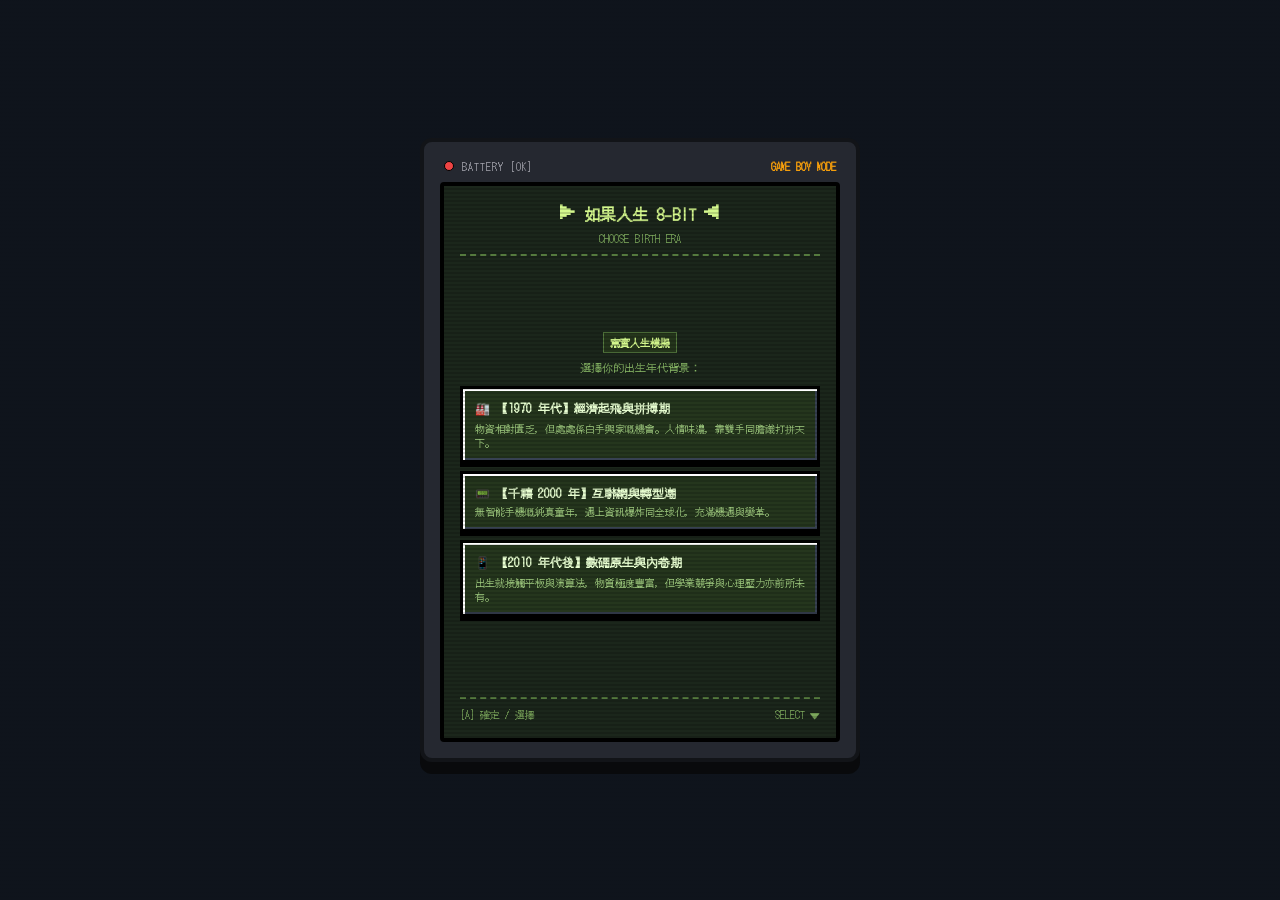
==== index.html @ 56874878 "Rename intex.html to index.html" ====
<!DOCTYPE html>
<html lang="zh-HK">
<head>
  <meta charset="UTF-8">
  <meta name="viewport" content="width=device-width, initial-scale=1.0">
  <title>如果人生：8-BIT 寫實人生模擬器</title>
  <link rel="stylesheet" href="style.css">
</head>
<body>

  <div class="gameboy-chassis">
    <!-- 頂部掌機指示燈 -->
    <div class="chassis-header">
      <div class="battery-status">
        <div class="battery-led"></div>
        <span class="battery-text">BATTERY [OK]</span>
      </div>
      <div class="mode-badge">GAME BOY MODE</div>
    </div>

    <!-- 螢幕視窗 -->
    <div class="screen-container">
      <div>
        <header class="game-header">
          <h1 class="game-title">▶ 如果人生 8-BIT ◀</h1>
          <p id="sub-header" class="sub-header">PRESS START TO PLAY</p>
        </header>

        <!-- 數值面板（由 script.js 動態填入 5 大屬性） -->
        <div id="stats-panel" class="stats-panel hidden"></div>
      </div>

      <!-- 畫面動態內容渲染區 -->
      <main id="game-canvas" class="main-canvas"></main>

      <!-- 底部指令提示 -->
      <footer class="game-footer">
        <span>[A] 確定 / 選擇</span>
        <span>SELECT ▼</span>
      </footer>
    </div>
  </div>

  <script src="./script.js"></script>
</body>
</html>
---- style.css ----
@import url('https://fonts.googleapis.com/css2?family=Press+Start+2P&family=DotGothic16&display=swap');

* {
  box-sizing: border-box;
  margin: 0;
  padding: 0;
  user-select: none;
}

body {
  font-family: 'DotGothic16', 'Press Start 2P', monospace;
  background-color: #0f141c;
  background-image: 
    linear-gradient(rgba(15, 20, 28, 0.95), rgba(15, 20, 28, 0.95)),
    repeating-linear-gradient(0deg, transparent, transparent 2px, rgba(0, 0, 0, 0.3) 2px, rgba(0, 0, 0, 0.3) 4px);
  color: #f1f5f9;
  min-height: 100vh;
  display: flex;
  align-items: center;
  justify-content: center;
  padding: 16px;
}

/* 掌機主外殼 */
.gameboy-chassis {
  position: relative;
  width: 100%;
  max-width: 440px;
  background: #252830;
  padding: 16px;
  border-radius: 12px;
  border: 4px solid #121418;
  box-shadow: 0 12px 0 0 #090a0c;
}

/* 掌機頂部裝飾指示燈 */
.chassis-header {
  display: flex;
  align-items: center;
  justify-content: space-between;
  padding: 0 4px 8px 4px;
}

.battery-status {
  display: flex;
  align-items: center;
  gap: 8px;
}

.battery-led {
  width: 10px;
  height: 10px;
  border-radius: 50%;
  background-color: #ef4444;
  border: 1px solid #000;
  animation: pulseLed 1.5s infinite;
}

.battery-text {
  font-size: 10px;
  color: #a1a1aa;
  letter-spacing: 1px;
}

.mode-badge {
  font-size: 11px;
  color: #f59e0b;
  font-weight: bold;
}

/* 內部 CRT 螢幕容器 */
.screen-container {
  position: relative;
  background-color: #1b261b;
  border: 4px solid #000;
  padding: 16px;
  border-radius: 4px;
  min-height: 560px;
  display: flex;
  flex-direction: column;
  justify-content: space-between;
  color: #a3d977;
  overflow: hidden;
}

/* 螢幕 CRT 掃描線光柵效果 */
.screen-container::before {
  content: " ";
  display: block;
  position: absolute;
  top: 0; left: 0; bottom: 0; right: 0;
  background: linear-gradient(rgba(18, 16, 16, 0) 50%, rgba(0, 0, 0, 0.25) 50%);
  background-size: 100% 4px;
  z-index: 40;
  pointer-events: none;
  opacity: 0.6;
}

/* 遊戲抬頭標題區 */
.game-header {
  border-bottom: 2px dashed #557a3e;
  padding-bottom: 8px;
  margin-bottom: 12px;
  text-align: center;
}

.game-title {
  font-size: 16px;
  font-weight: bold;
  color: #d4f88d;
}

.sub-header {
  font-size: 11px;
  color: #7ca85c;
  margin-top: 4px;
}

/* 像素數值面板 */
.stats-panel {
  display: grid;
  grid-template-columns: repeat(2, 1fr);
  gap: 8px;
  background-color: #131d13;
  padding: 8px;
  border: 2px solid #3d592b;
  margin-bottom: 12px;
  font-size: 12px;
}

.stat-box {
  display: flex;
  justify-content: space-between;
  align-items: center;
  background-color: #1e2e1e;
  padding: 4px 8px;
  border: 1px solid #3d592b;
}

.stat-physique { color: #f87171; }
.stat-intellect { color: #67e8f9; }
.stat-charm { color: #fcd34d; }
.stat-happiness { color: #6ee7b7; }
.stat-val { font-weight: bold; color: #fff; }

/* 主內容展示區 */
.main-canvas {
  flex: 1;
  display: flex;
  flex-direction: column;
  justify-content: space-between;
}

/* 像素立體按鈕 */
.pixel-btn {
  position: relative;
  display: block;
  width: 100%;
  text-align: left;
  border: 3px solid #000;
  box-shadow: 
    inset 2px 2px 0px #fff,
    inset -2px -2px 0px #374151,
    0 4px 0 0 #000;
  background-color: #25361d;
  color: #e8ffd1;
  padding: 10px 12px;
  font-size: 12px;
  font-family: inherit;
  font-weight: bold;
  cursor: pointer;
  margin-bottom: 8px;
  transition: transform 0.05s ease, background-color 0.1s;
}

.pixel-btn:hover {
  background-color: #3e592f;
}

.pixel-btn:active {
  transform: translateY(4px);
  box-shadow: 
    inset 2px 2px 0px #374151,
    inset -2px -2px 0px #fff,
    0 0 0 0 #000;
}

/* 卡片與文字描述框 */
.dialog-box {
  background-color: #121c12;
  border: 2px solid #3d592b;
  padding: 10px;
  font-size: 12px;
  color: #b5e68d;
  line-height: 1.6;
  margin: 6px 0 10px 0;
}

.tag-badge {
  display: inline-block;
  background-color: #24351b;
  border: 1px solid #557a3e;
  color: #d4f88d;
  font-size: 10px;
  padding: 2px 6px;
  font-weight: bold;
}

.log-scroll-area {
  max-height: 110px;
  overflow-y: auto;
  font-size: 11px;
  color: #9fcb7f;
  background: #121c12;
  padding: 8px;
  border: 1px solid #3d592b;
  margin-top: 8px;
}

.log-item {
  border-left: 2px solid #557a3e;
  padding-left: 6px;
  margin-bottom: 4px;
}

/* 底部操作提示 */
.game-footer {
  border-top: 2px dashed #557a3e;
  padding-top: 8px;
  margin-top: 12px;
  display: flex;
  justify-content: space-between;
  font-size: 10px;
  color: #7ca85c;
}

.hidden {
  display: none !important;
}

@keyframes pulseLed {
  0%, 100% { opacity: 1; }
  50% { opacity: 0.4; }
}
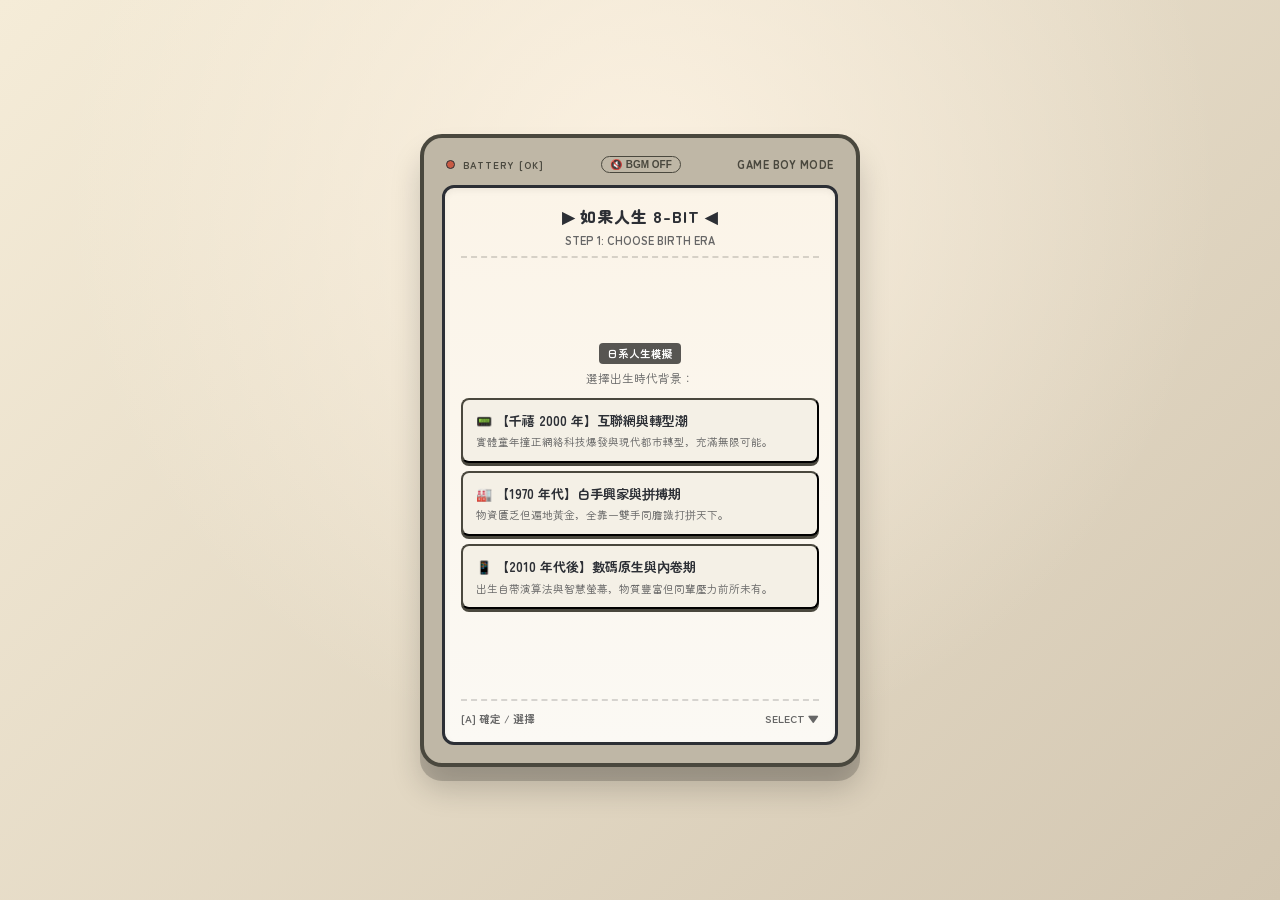
==== commit 4441e0fe: "Update index.html" ====
--- a/index.html
+++ b/index.html
@@ -3,18 +3,25 @@
 <head>
   <meta charset="UTF-8">
   <meta name="viewport" content="width=device-width, initial-scale=1.0">
-  <title>如果人生：8-BIT 寫實人生模擬器</title>
+  <title>如果人生：日系氛圍模擬器</title>
   <link rel="stylesheet" href="style.css">
 </head>
 <body>
 
   <div class="gameboy-chassis">
-    <!-- 頂部掌機指示燈 -->
+    <!-- 機身頂部飾條與音樂開關 -->
     <div class="chassis-header">
       <div class="battery-status">
         <div class="battery-led"></div>
         <span class="battery-text">BATTERY [OK]</span>
       </div>
+
+      <!-- 音樂開關按鈕 -->
+      <button id="bgm-toggle" style="background: none; border: 1.5px solid #4a483e; border-radius: 12px; padding: 2px 8px; font-size: 10px; font-weight: bold; color: #4a483e; cursor: pointer; display: flex; align-items: center; gap: 4px;">
+        <span id="bgm-icon">🔇</span>
+        <span id="bgm-text">BGM OFF</span>
+      </button>
+
       <div class="mode-badge">GAME BOY MODE</div>
     </div>
 
@@ -26,11 +33,11 @@
           <p id="sub-header" class="sub-header">PRESS START TO PLAY</p>
         </header>
 
-        <!-- 數值面板（由 script.js 動態填入 5 大屬性） -->
+        <!-- 數值面板 -->
         <div id="stats-panel" class="stats-panel hidden"></div>
       </div>
 
-      <!-- 畫面動態內容渲染區 -->
+      <!-- 畫面動態內容 -->
       <main id="game-canvas" class="main-canvas"></main>
 
       <!-- 底部指令提示 -->
--- a/style.css
+++ b/style.css
@@ -1,244 +1,407 @@
-@import url('https://fonts.googleapis.com/css2?family=Press+Start+2P&family=DotGothic16&display=swap');
+@import url('https://fonts.googleapis.com/css2?family=Zen+Maru+Gothic:wght@500;700;900&family=DotGothic16&display=swap');
 
 * {
   box-sizing: border-box;
   margin: 0;
   padding: 0;
   user-select: none;
-}
-
+  -webkit-font-smoothing: antialiased;
+}
+
+/* 最外層環境背景 */
 body {
-  font-family: 'DotGothic16', 'Press Start 2P', monospace;
-  background-color: #0f141c;
-  background-image: 
-    linear-gradient(rgba(15, 20, 28, 0.95), rgba(15, 20, 28, 0.95)),
-    repeating-linear-gradient(0deg, transparent, transparent 2px, rgba(0, 0, 0, 0.3) 2px, rgba(0, 0, 0, 0.3) 4px);
-  color: #f1f5f9;
+  font-family: 'Zen Maru Gothic', 'DotGothic16', sans-serif;
+  color: #2c2f35;
   min-height: 100vh;
   display: flex;
   align-items: center;
   justify-content: center;
   padding: 16px;
-}
-
-/* 掌機主外殼 */
+  overflow-x: hidden;
+  transition: background 1.2s ease-in-out;
+}
+
+/* 四季背景 */
+body.bg-spring {
+  background-color: #f7ecef;
+  background-image: radial-gradient(circle at 50% 20%, rgba(255, 230, 235, 0.8), transparent 60%), linear-gradient(135deg, #fff0f3 0%, #f3e1e6 100%);
+}
+body.bg-summer {
+  background-color: #e5efe9;
+  background-image: radial-gradient(circle at 50% 20%, rgba(230, 248, 238, 0.8), transparent 60%), linear-gradient(135deg, #eef7f2 0%, #d8eae0 100%);
+}
+body.bg-autumn {
+  background-color: #ded6c5;
+  background-image: radial-gradient(circle at 50% 20%, rgba(255, 245, 230, 0.8), transparent 60%), linear-gradient(135deg, #f5ecd8 0%, #d3c7b2 100%);
+}
+body.bg-winter {
+  background-color: #d6dde5;
+  background-image: radial-gradient(circle at 50% 20%, rgba(240, 246, 255, 0.8), transparent 60%), linear-gradient(135deg, #e5edf5 0%, #c4d0dc 100%);
+}
+
+/* 遊戲機本體 */
 .gameboy-chassis {
   position: relative;
   width: 100%;
   max-width: 440px;
-  background: #252830;
+  padding: 18px;
+  border-radius: 22px;
+  box-shadow: 0 14px 0 0 rgba(0, 0, 0, 0.18), 0 22px 30px rgba(0, 0, 0, 0.18);
+  transition: all 1.2s ease-in-out;
+}
+
+.chassis-spring { background: #f2e4e6; border: 4px solid #9c6c74; }
+.chassis-spring .pixel-btn { background: #fff9fa; border-color: #9c6c74; box-shadow: 0 3px 0 0 #9c6c74; }
+.chassis-summer { background: #d6e2d8; border: 4px solid #4a6850; }
+.chassis-summer .pixel-btn { background: #f4faf6; border-color: #4a6850; box-shadow: 0 3px 0 0 #4a6850; }
+.chassis-autumn { background: #bfb7a6; border: 4px solid #4a483e; }
+.chassis-autumn .pixel-btn { background: #f4f0e6; border-color: #4a483e; box-shadow: 0 3px 0 0 #4a483e; }
+.chassis-winter { background: #bcc8d4; border: 4px solid #465563; }
+.chassis-winter .pixel-btn { background: #f2f7fa; border-color: #465563; box-shadow: 0 3px 0 0 #465563; }
+
+.chassis-header {
+  display: flex;
+  align-items: center;
+  justify-content: space-between;
+  padding: 0 4px 12px 4px;
+}
+
+.battery-status { display: flex; align-items: center; gap: 8px; }
+.battery-led { width: 9px; height: 9px; border-radius: 50%; background-color: #c85a44; border: 1.5px solid currentColor; }
+.battery-text { font-size: 10px; color: #4a483e; font-weight: 700; letter-spacing: 1px; }
+.mode-badge { font-size: 11px; color: #4a483e; font-weight: 900; letter-spacing: 0.5px; }
+
+/* 液晶螢幕 */
+.screen-container {
+  position: relative;
+  background: #fbf9f4;
+  border: 3px solid currentColor;
   padding: 16px;
   border-radius: 12px;
-  border: 4px solid #121418;
-  box-shadow: 0 12px 0 0 #090a0c;
-}
-
-/* 掌機頂部裝飾指示燈 */
-.chassis-header {
-  display: flex;
-  align-items: center;
-  justify-content: space-between;
-  padding: 0 4px 8px 4px;
-}
-
-.battery-status {
-  display: flex;
-  align-items: center;
-  gap: 8px;
-}
-
-.battery-led {
-  width: 10px;
-  height: 10px;
-  border-radius: 50%;
-  background-color: #ef4444;
-  border: 1px solid #000;
-  animation: pulseLed 1.5s infinite;
-}
-
-.battery-text {
-  font-size: 10px;
-  color: #a1a1aa;
-  letter-spacing: 1px;
-}
-
-.mode-badge {
-  font-size: 11px;
-  color: #f59e0b;
-  font-weight: bold;
-}
-
-/* 內部 CRT 螢幕容器 */
-.screen-container {
-  position: relative;
-  background-color: #1b261b;
-  border: 4px solid #000;
-  padding: 16px;
-  border-radius: 4px;
   min-height: 560px;
   display: flex;
   flex-direction: column;
   justify-content: space-between;
-  color: #a3d977;
-  overflow: hidden;
-}
-
-/* 螢幕 CRT 掃描線光柵效果 */
-.screen-container::before {
-  content: " ";
-  display: block;
-  position: absolute;
-  top: 0; left: 0; bottom: 0; right: 0;
-  background: linear-gradient(rgba(18, 16, 16, 0) 50%, rgba(0, 0, 0, 0.25) 50%);
-  background-size: 100% 4px;
-  z-index: 40;
-  pointer-events: none;
-  opacity: 0.6;
-}
-
-/* 遊戲抬頭標題區 */
+  box-shadow: inset 0 3px 6px rgba(0, 0, 0, 0.05);
+  transition: all 1s ease-in-out;
+}
+
+.screen-spring { background: linear-gradient(180deg, #fff3f5 0%, #fbf9f4 100%); }
+.screen-summer { background: linear-gradient(180deg, #eff9f3 0%, #fbf9f4 100%); }
+.screen-autumn { background: linear-gradient(180deg, #fbf4e8 0%, #fbf9f4 100%); }
+.screen-winter { background: linear-gradient(180deg, #edf5fc 0%, #fbf9f4 100%); }
+
 .game-header {
-  border-bottom: 2px dashed #557a3e;
+  border-bottom: 2px dashed rgba(0, 0, 0, 0.15);
   padding-bottom: 8px;
   margin-bottom: 12px;
   text-align: center;
 }
 
-.game-title {
-  font-size: 16px;
-  font-weight: bold;
-  color: #d4f88d;
-}
-
-.sub-header {
-  font-size: 11px;
-  color: #7ca85c;
-  margin-top: 4px;
-}
-
-/* 像素數值面板 */
+.game-title { font-size: 16px; font-weight: 900; letter-spacing: 1px; }
+.sub-header { font-size: 11px; color: #666; margin-top: 4px; font-weight: 700; }
+
 .stats-panel {
   display: grid;
   grid-template-columns: repeat(2, 1fr);
   gap: 8px;
-  background-color: #131d13;
-  padding: 8px;
-  border: 2px solid #3d592b;
+  background: rgba(0, 0, 0, 0.04);
+  padding: 10px;
+  border-radius: 8px;
+  border: 1.5px solid rgba(0, 0, 0, 0.1);
   margin-bottom: 12px;
-  font-size: 12px;
 }
 
 .stat-box {
   display: flex;
   justify-content: space-between;
   align-items: center;
-  background-color: #1e2e1e;
-  padding: 4px 8px;
-  border: 1px solid #3d592b;
-}
-
-.stat-physique { color: #f87171; }
-.stat-intellect { color: #67e8f9; }
-.stat-charm { color: #fcd34d; }
-.stat-happiness { color: #6ee7b7; }
-.stat-val { font-weight: bold; color: #fff; }
-
-/* 主內容展示區 */
-.main-canvas {
-  flex: 1;
-  display: flex;
-  flex-direction: column;
-  justify-content: space-between;
-}
-
-/* 像素立體按鈕 */
+  background: #ffffff;
+  padding: 6px 10px;
+  border-radius: 6px;
+  border: 1px solid rgba(0, 0, 0, 0.08);
+  font-size: 12px;
+  font-weight: 700;
+}
+
+.stat-physique { color: #c4573f; }
+.stat-intellect { color: #3c7287; }
+.stat-charm { color: #a45a75; }
+.stat-happiness { color: #4e805a; }
+.stat-val { font-weight: 900; color: #2c2f35; }
+
+.tag-badge {
+  display: inline-block;
+  background: rgba(0, 0, 0, 0.65);
+  color: #ffffff;
+  font-size: 10.5px;
+  font-weight: 700;
+  padding: 3px 8px;
+  border-radius: 4px;
+}
+
+.dialog-box {
+  background: #ffffff;
+  border: 2px solid rgba(0, 0, 0, 0.15);
+  border-radius: 8px;
+  padding: 12px 14px;
+  font-size: 13.5px;
+  color: #2c2f35;
+  line-height: 1.7;
+  margin: 8px 0 12px 0;
+  box-shadow: 0 2px 5px rgba(0, 0, 0, 0.03);
+}
+
 .pixel-btn {
   position: relative;
   display: block;
   width: 100%;
   text-align: left;
-  border: 3px solid #000;
-  box-shadow: 
-    inset 2px 2px 0px #fff,
-    inset -2px -2px 0px #374151,
-    0 4px 0 0 #000;
-  background-color: #25361d;
-  color: #e8ffd1;
-  padding: 10px 12px;
-  font-size: 12px;
+  border-radius: 8px;
+  color: #2c2f35;
+  padding: 11px 13px;
+  font-size: 12.5px;
   font-family: inherit;
-  font-weight: bold;
+  font-weight: 700;
   cursor: pointer;
   margin-bottom: 8px;
-  transition: transform 0.05s ease, background-color 0.1s;
-}
-
-.pixel-btn:hover {
-  background-color: #3e592f;
-}
-
-.pixel-btn:active {
-  transform: translateY(4px);
-  box-shadow: 
-    inset 2px 2px 0px #374151,
-    inset -2px -2px 0px #fff,
-    0 0 0 0 #000;
-}
-
-/* 卡片與文字描述框 */
-.dialog-box {
-  background-color: #121c12;
-  border: 2px solid #3d592b;
+  transition: all 0.08s ease;
+  line-height: 1.5;
+}
+
+.pixel-btn:active { transform: translateY(3px); box-shadow: 0 0 0 0 !important; }
+
+.log-scroll-area {
+  max-height: 130px;
+  overflow-y: auto;
+  font-size: 12px;
+  color: #555;
+  background: rgba(255, 255, 255, 0.7);
   padding: 10px;
+  border-radius: 6px;
+  border: 1px solid rgba(0, 0, 0, 0.1);
+  margin-top: 10px;
+  line-height: 1.6;
+}
+
+.log-item { border-left: 3px solid rgba(0, 0, 0, 0.3); padding-left: 8px; margin-bottom: 5px; }
+.game-footer {
+  border-top: 2px dashed rgba(0, 0, 0, 0.15);
+  padding-top: 10px;
+  margin-top: 12px;
+  display: flex;
+  justify-content: space-between;
+  font-size: 10.5px;
+  font-weight: 700;
+  color: #666;
+}
+
+.locked-opt-compact {
+  font-size: 11px;
+  color: #a09a8e;
+  border: 1px dashed #cfc7b4 !important;
+  background: rgba(0, 0, 0, 0.02) !important;
+  padding: 6px 10px !important;
+  margin-bottom: 6px !important;
+  cursor: not-allowed !important;
+  opacity: 0.7;
+}
+
+.hidden { display: none !important; }
+
+/* ==========================================================
+   ✨ 全螢幕爆裂抽卡沈浸特效 (FULLSCREEN GACHA OVERLAY) ✨
+========================================================== */
+.gacha-screen-overlay {
+  position: fixed;
+  top: 0;
+  left: 0;
+  width: 100vw;
+  height: 100vh;
+  background: rgba(15, 12, 24, 0.94);
+  backdrop-filter: blur(14px);
+  z-index: 999999;
+  display: flex;
+  flex-direction: column;
+  align-items: center;
+  justify-content: center;
+  padding: 20px;
+  animation: overlayDimIn 0.5s ease forwards;
+}
+
+.gacha-title-banner {
+  text-align: center;
+  margin-bottom: 24px;
+  animation: bannerSlideDown 0.6s 0.2s cubic-bezier(0.18, 0.89, 0.32, 1.28) both;
+}
+
+.gacha-title-banner h2 {
+  font-size: 20px;
+  color: #f7e6c4;
+  letter-spacing: 2px;
+  text-shadow: 0 0 16px rgba(247, 230, 196, 0.6);
+  margin-bottom: 6px;
+}
+
+.gacha-title-banner p {
   font-size: 12px;
-  color: #b5e68d;
-  line-height: 1.6;
-  margin: 6px 0 10px 0;
-}
-
-.tag-badge {
-  display: inline-block;
-  background-color: #24351b;
-  border: 1px solid #557a3e;
-  color: #d4f88d;
+  color: #a89f91;
+  letter-spacing: 1px;
+}
+
+/* 5 張全屏卡牌陳列區 */
+.gacha-cards-stage {
+  display: flex;
+  flex-wrap: wrap;
+  justify-content: center;
+  align-items: center;
+  gap: 16px;
+  max-width: 900px;
+  width: 100%;
+  perspective: 1200px;
+}
+
+/* 單張全屏命運卡牌 */
+.gacha-card-item {
+  position: relative;
+  width: 155px;
+  height: 230px;
+  border-radius: 14px;
+  cursor: pointer;
+  transform-style: preserve-3d;
+  transition: transform 0.4s cubic-bezier(0.175, 0.885, 0.32, 1.275), box-shadow 0.3s ease;
+  animation: cardBurstOut 0.7s cubic-bezier(0.175, 0.885, 0.32, 1.275) both;
+}
+
+/* 5 張卡逐張爆出延遲 */
+.gacha-card-item:nth-child(1) { animation-delay: 0.15s; }
+.gacha-card-item:nth-child(2) { animation-delay: 0.25s; }
+.gacha-card-item:nth-child(3) { animation-delay: 0.35s; }
+.gacha-card-item:nth-child(4) { animation-delay: 0.45s; }
+.gacha-card-item:nth-child(5) { animation-delay: 0.55s; }
+
+.gacha-card-inner {
+  position: absolute;
+  width: 100%;
+  height: 100%;
+  border-radius: 14px;
+  background: #252230;
+  border: 2px solid #544b68;
+  padding: 14px 12px;
+  display: flex;
+  flex-direction: column;
+  justify-content: space-between;
+  box-shadow: 0 10px 25px rgba(0, 0, 0, 0.5);
+  transition: all 0.3s ease;
+}
+
+.gacha-card-item:hover {
+  transform: translateY(-8px) scale(1.04);
+}
+
+.gacha-card-item:hover .gacha-card-inner {
+  border-color: #ffd166;
+  box-shadow: 0 0 20px rgba(255, 209, 102, 0.4);
+}
+
+/* 選中狀態：發出華麗金光 */
+.gacha-card-item.selected {
+  transform: translateY(-12px) scale(1.08);
+}
+
+.gacha-card-item.selected .gacha-card-inner {
+  background: #342838;
+  border: 2.5px solid #ff758f;
+  box-shadow: 0 0 25px rgba(255, 117, 143, 0.7), 0 0 50px rgba(255, 117, 143, 0.3);
+}
+
+.gacha-card-icon {
+  font-size: 34px;
+  text-align: center;
+  margin-top: 8px;
+  filter: drop-shadow(0 2px 8px rgba(0, 0, 0, 0.4));
+}
+
+.gacha-card-name {
+  font-size: 14px;
+  font-weight: 900;
+  color: #fff;
+  text-align: center;
+  letter-spacing: 1px;
+}
+
+.gacha-card-desc {
+  font-size: 10.5px;
+  color: #c9c3b8;
+  line-height: 1.45;
+  text-align: center;
+}
+
+.gacha-card-status {
   font-size: 10px;
-  padding: 2px 6px;
+  text-align: center;
   font-weight: bold;
-}
-
-.log-scroll-area {
-  max-height: 110px;
-  overflow-y: auto;
-  font-size: 11px;
-  color: #9fcb7f;
-  background: #121c12;
-  padding: 8px;
-  border: 1px solid #3d592b;
-  margin-top: 8px;
-}
-
-.log-item {
-  border-left: 2px solid #557a3e;
-  padding-left: 6px;
-  margin-bottom: 4px;
-}
-
-/* 底部操作提示 */
-.game-footer {
-  border-top: 2px dashed #557a3e;
-  padding-top: 8px;
-  margin-top: 12px;
-  display: flex;
-  justify-content: space-between;
-  font-size: 10px;
-  color: #7ca85c;
-}
-
-.hidden {
-  display: none !important;
-}
-
-@keyframes pulseLed {
-  0%, 100% { opacity: 1; }
-  50% { opacity: 0.4; }
-}
+  color: #8c829e;
+  letter-spacing: 0.5px;
+  border-top: 1px dashed rgba(255, 255, 255, 0.15);
+  padding-top: 6px;
+}
+
+.gacha-card-item.selected .gacha-card-status {
+  color: #ff758f;
+}
+
+/* 底部確定按鈕 */
+.gacha-confirm-btn {
+  margin-top: 26px;
+  background: #f7e6c4;
+  color: #211c2e;
+  border: none;
+  border-radius: 25px;
+  padding: 12px 36px;
+  font-size: 13px;
+  font-weight: 900;
+  letter-spacing: 1.5px;
+  cursor: pointer;
+  box-shadow: 0 0 20px rgba(247, 230, 196, 0.4);
+  transition: all 0.2s ease;
+  animation: bannerSlideDown 0.6s 0.6s both;
+}
+
+.gacha-confirm-btn:hover {
+  background: #ffffff;
+  transform: scale(1.05);
+  box-shadow: 0 0 30px rgba(255, 255, 255, 0.7);
+}
+
+.gacha-confirm-btn:disabled {
+  opacity: 0.35;
+  cursor: not-allowed;
+  transform: none;
+  box-shadow: none;
+}
+
+/* 動畫序列 */
+@keyframes overlayDimIn {
+  from { opacity: 0; }
+  to { opacity: 1; }
+}
+
+@keyframes bannerSlideDown {
+  from { opacity: 0; transform: translateY(-20px); }
+  to { opacity: 1; transform: translateY(0); }
+}
+
+@keyframes cardBurstOut {
+  0% {
+    opacity: 0;
+    transform: scale(0.2) rotateY(180deg) translateY(200px);
+  }
+  70% {
+    transform: scale(1.1) rotateY(10deg);
+  }
+  100% {
+    opacity: 1;
+    transform: scale(1) rotateY(0deg) translateY(0);
+  }
+}
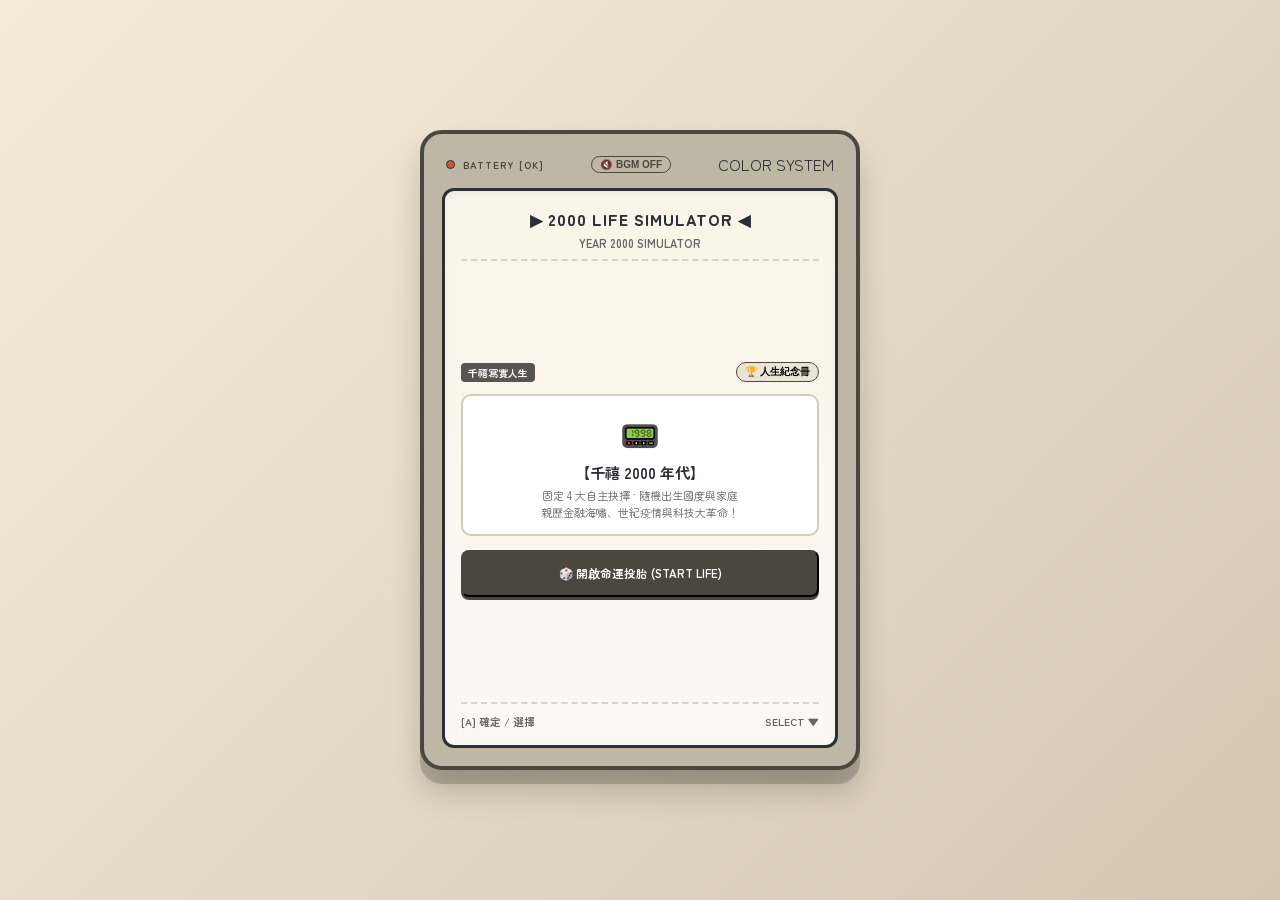
==== commit 966ca6e2: "Update index.html" ====
--- a/index.html
+++ b/index.html
@@ -3,41 +3,41 @@
 <head>
   <meta charset="UTF-8">
   <meta name="viewport" content="width=device-width, initial-scale=1.0">
-  <title>如果人生：日系氛圍模擬器</title>
+  <title>千禧 2000 人生模擬器 · 世紀命運</title>
   <link rel="stylesheet" href="style.css">
 </head>
 <body>
 
   <div class="gameboy-chassis">
-    <!-- 機身頂部飾條與音樂開關 -->
+    <!-- 機身頂部：電源燈、音訊切換、復古掌機標籤 -->
     <div class="chassis-header">
       <div class="battery-status">
         <div class="battery-led"></div>
         <span class="battery-text">BATTERY [OK]</span>
       </div>
 
-      <!-- 音樂開關按鈕 -->
+      <!-- BGM 開關按鈕 -->
       <button id="bgm-toggle" style="background: none; border: 1.5px solid #4a483e; border-radius: 12px; padding: 2px 8px; font-size: 10px; font-weight: bold; color: #4a483e; cursor: pointer; display: flex; align-items: center; gap: 4px;">
         <span id="bgm-icon">🔇</span>
         <span id="bgm-text">BGM OFF</span>
       </button>
 
-      <div class="mode-badge">GAME BOY MODE</div>
+      <div class="mode-badge">COLOR SYSTEM</div>
     </div>
 
-    <!-- 螢幕視窗 -->
+    <!-- 液晶螢幕視窗 -->
     <div class="screen-container">
       <div>
         <header class="game-header">
-          <h1 class="game-title">▶ 如果人生 8-BIT ◀</h1>
+          <h1 class="game-title">▶ 2000 LIFE SIMULATOR ◀</h1>
           <p id="sub-header" class="sub-header">PRESS START TO PLAY</p>
         </header>
 
-        <!-- 數值面板 -->
+        <!-- 5 大數值面板 -->
         <div id="stats-panel" class="stats-panel hidden"></div>
       </div>
 
-      <!-- 畫面動態內容 -->
+      <!-- 動態遊戲內容畫布 -->
       <main id="game-canvas" class="main-canvas"></main>
 
       <!-- 底部指令提示 -->
--- a/style.css
+++ b/style.css
@@ -8,7 +8,6 @@
   -webkit-font-smoothing: antialiased;
 }
 
-/* 最外層環境背景 */
 body {
   font-family: 'Zen Maru Gothic', 'DotGothic16', sans-serif;
   color: #2c2f35;
@@ -22,24 +21,12 @@
 }
 
 /* 四季背景 */
-body.bg-spring {
-  background-color: #f7ecef;
-  background-image: radial-gradient(circle at 50% 20%, rgba(255, 230, 235, 0.8), transparent 60%), linear-gradient(135deg, #fff0f3 0%, #f3e1e6 100%);
-}
-body.bg-summer {
-  background-color: #e5efe9;
-  background-image: radial-gradient(circle at 50% 20%, rgba(230, 248, 238, 0.8), transparent 60%), linear-gradient(135deg, #eef7f2 0%, #d8eae0 100%);
-}
-body.bg-autumn {
-  background-color: #ded6c5;
-  background-image: radial-gradient(circle at 50% 20%, rgba(255, 245, 230, 0.8), transparent 60%), linear-gradient(135deg, #f5ecd8 0%, #d3c7b2 100%);
-}
-body.bg-winter {
-  background-color: #d6dde5;
-  background-image: radial-gradient(circle at 50% 20%, rgba(240, 246, 255, 0.8), transparent 60%), linear-gradient(135deg, #e5edf5 0%, #c4d0dc 100%);
-}
-
-/* 遊戲機本體 */
+body.bg-spring { background: #f7ecef linear-gradient(135deg, #fff0f3 0%, #f3e1e6 100%); }
+body.bg-summer { background: #e5efe9 linear-gradient(135deg, #eef7f2 0%, #d8eae0 100%); }
+body.bg-autumn { background: #ded6c5 linear-gradient(135deg, #f5ecd8 0%, #d3c7b2 100%); }
+body.bg-winter { background: #d6dde5 linear-gradient(135deg, #e5edf5 0%, #c4d0dc 100%); }
+
+/* 掌機外殼 */
 .gameboy-chassis {
   position: relative;
   width: 100%;
@@ -69,7 +56,6 @@
 .battery-status { display: flex; align-items: center; gap: 8px; }
 .battery-led { width: 9px; height: 9px; border-radius: 50%; background-color: #c85a44; border: 1.5px solid currentColor; }
 .battery-text { font-size: 10px; color: #4a483e; font-weight: 700; letter-spacing: 1px; }
-.mode-badge { font-size: 11px; color: #4a483e; font-weight: 900; letter-spacing: 0.5px; }
 
 /* 液晶螢幕 */
 .screen-container {
@@ -109,7 +95,7 @@
   padding: 10px;
   border-radius: 8px;
   border: 1.5px solid rgba(0, 0, 0, 0.1);
-  margin-bottom: 12px;
+  margin-bottom: 10px;
 }
 
 .stat-box {
@@ -134,9 +120,9 @@
   display: inline-block;
   background: rgba(0, 0, 0, 0.65);
   color: #ffffff;
-  font-size: 10.5px;
+  font-size: 10px;
   font-weight: 700;
-  padding: 3px 8px;
+  padding: 2px 7px;
   border-radius: 4px;
 }
 
@@ -145,10 +131,10 @@
   border: 2px solid rgba(0, 0, 0, 0.15);
   border-radius: 8px;
   padding: 12px 14px;
-  font-size: 13.5px;
+  font-size: 13px;
   color: #2c2f35;
   line-height: 1.7;
-  margin: 8px 0 12px 0;
+  margin: 8px 0 10px 0;
   box-shadow: 0 2px 5px rgba(0, 0, 0, 0.03);
 }
 
@@ -159,36 +145,36 @@
   text-align: left;
   border-radius: 8px;
   color: #2c2f35;
-  padding: 11px 13px;
-  font-size: 12.5px;
+  padding: 9px 11px;
+  font-size: 11.5px;
   font-family: inherit;
   font-weight: 700;
   cursor: pointer;
-  margin-bottom: 8px;
+  margin-bottom: 6px;
   transition: all 0.08s ease;
-  line-height: 1.5;
-}
-
-.pixel-btn:active { transform: translateY(3px); box-shadow: 0 0 0 0 !important; }
+  line-height: 1.45;
+}
+
+.pixel-btn:active { transform: translateY(2px); box-shadow: 0 0 0 0 !important; }
 
 .log-scroll-area {
-  max-height: 130px;
+  max-height: 120px;
   overflow-y: auto;
-  font-size: 12px;
+  font-size: 11.5px;
   color: #555;
   background: rgba(255, 255, 255, 0.7);
-  padding: 10px;
+  padding: 8px 10px;
   border-radius: 6px;
   border: 1px solid rgba(0, 0, 0, 0.1);
-  margin-top: 10px;
+  margin-top: 8px;
   line-height: 1.6;
 }
 
-.log-item { border-left: 3px solid rgba(0, 0, 0, 0.3); padding-left: 8px; margin-bottom: 5px; }
+.log-item { border-left: 3px solid rgba(0, 0, 0, 0.3); padding-left: 6px; margin-bottom: 4px; }
 .game-footer {
   border-top: 2px dashed rgba(0, 0, 0, 0.15);
   padding-top: 10px;
-  margin-top: 12px;
+  margin-top: 10px;
   display: flex;
   justify-content: space-between;
   font-size: 10.5px;
@@ -196,29 +182,32 @@
   color: #666;
 }
 
-.locked-opt-compact {
-  font-size: 11px;
-  color: #a09a8e;
-  border: 1px dashed #cfc7b4 !important;
-  background: rgba(0, 0, 0, 0.02) !important;
-  padding: 6px 10px !important;
-  margin-bottom: 6px !important;
-  cursor: not-allowed !important;
-  opacity: 0.7;
-}
-
 .hidden { display: none !important; }
 
-/* ==========================================================
-   ✨ 全螢幕爆裂抽卡沈浸特效 (FULLSCREEN GACHA OVERLAY) ✨
-========================================================== */
-.gacha-screen-overlay {
+/* 國旗圖像樣式 */
+.flag-img {
+  width: 38px;
+  height: 26px;
+  object-fit: cover;
+  border-radius: 4px;
+  box-shadow: 0 2px 6px rgba(0, 0, 0, 0.2);
+  margin-bottom: 6px;
+}
+
+.flag-img-small {
+  width: 16px;
+  height: 11px;
+  object-fit: cover;
+  border-radius: 2px;
+  vertical-align: middle;
+  margin-right: 4px;
+}
+
+/* ================= 輪盤選國度動畫 ================= */
+.roulette-screen-overlay {
   position: fixed;
-  top: 0;
-  left: 0;
-  width: 100vw;
-  height: 100vh;
-  background: rgba(15, 12, 24, 0.94);
+  top: 0; left: 0; width: 100vw; height: 100vh;
+  background: rgba(14, 11, 22, 0.96);
   backdrop-filter: blur(14px);
   z-index: 999999;
   display: flex;
@@ -226,182 +215,263 @@
   align-items: center;
   justify-content: center;
   padding: 20px;
-  animation: overlayDimIn 0.5s ease forwards;
-}
-
-.gacha-title-banner {
-  text-align: center;
-  margin-bottom: 24px;
-  animation: bannerSlideDown 0.6s 0.2s cubic-bezier(0.18, 0.89, 0.32, 1.28) both;
-}
-
-.gacha-title-banner h2 {
-  font-size: 20px;
-  color: #f7e6c4;
-  letter-spacing: 2px;
-  text-shadow: 0 0 16px rgba(247, 230, 196, 0.6);
-  margin-bottom: 6px;
-}
-
-.gacha-title-banner p {
-  font-size: 12px;
-  color: #a89f91;
-  letter-spacing: 1px;
-}
-
-/* 5 張全屏卡牌陳列區 */
-.gacha-cards-stage {
-  display: flex;
-  flex-wrap: wrap;
-  justify-content: center;
-  align-items: center;
-  gap: 16px;
-  max-width: 900px;
+  animation: overlayDimIn 0.3s ease forwards;
+}
+
+.roulette-title { text-align: center; margin-bottom: 24px; }
+.roulette-title h2 { font-size: 20px; color: #f7e6c4; letter-spacing: 2px; margin-bottom: 6px; }
+.roulette-title p { font-size: 12px; color: #a89f91; }
+
+.country-grid-stage {
+  display: grid;
+  grid-template-columns: repeat(2, 1fr);
+  gap: 14px;
+  max-width: 480px;
   width: 100%;
-  perspective: 1200px;
-}
-
-/* 單張全屏命運卡牌 */
-.gacha-card-item {
-  position: relative;
-  width: 155px;
-  height: 230px;
-  border-radius: 14px;
-  cursor: pointer;
-  transform-style: preserve-3d;
-  transition: transform 0.4s cubic-bezier(0.175, 0.885, 0.32, 1.275), box-shadow 0.3s ease;
-  animation: cardBurstOut 0.7s cubic-bezier(0.175, 0.885, 0.32, 1.275) both;
-}
-
-/* 5 張卡逐張爆出延遲 */
-.gacha-card-item:nth-child(1) { animation-delay: 0.15s; }
-.gacha-card-item:nth-child(2) { animation-delay: 0.25s; }
-.gacha-card-item:nth-child(3) { animation-delay: 0.35s; }
-.gacha-card-item:nth-child(4) { animation-delay: 0.45s; }
-.gacha-card-item:nth-child(5) { animation-delay: 0.55s; }
-
-.gacha-card-inner {
-  position: absolute;
-  width: 100%;
-  height: 100%;
-  border-radius: 14px;
+}
+
+.country-box {
   background: #252230;
   border: 2px solid #544b68;
-  padding: 14px 12px;
+  border-radius: 12px;
+  padding: 14px 10px;
+  text-align: center;
+  transition: all 0.1s ease;
+  opacity: 0.45;
   display: flex;
   flex-direction: column;
-  justify-content: space-between;
-  box-shadow: 0 10px 25px rgba(0, 0, 0, 0.5);
-  transition: all 0.3s ease;
-}
-
-.gacha-card-item:hover {
-  transform: translateY(-8px) scale(1.04);
-}
-
-.gacha-card-item:hover .gacha-card-inner {
-  border-color: #ffd166;
-  box-shadow: 0 0 20px rgba(255, 209, 102, 0.4);
-}
-
-/* 選中狀態：發出華麗金光 */
-.gacha-card-item.selected {
-  transform: translateY(-12px) scale(1.08);
-}
-
-.gacha-card-item.selected .gacha-card-inner {
-  background: #342838;
-  border: 2.5px solid #ff758f;
-  box-shadow: 0 0 25px rgba(255, 117, 143, 0.7), 0 0 50px rgba(255, 117, 143, 0.3);
-}
-
-.gacha-card-icon {
-  font-size: 34px;
-  text-align: center;
-  margin-top: 8px;
-  filter: drop-shadow(0 2px 8px rgba(0, 0, 0, 0.4));
-}
-
-.gacha-card-name {
-  font-size: 14px;
-  font-weight: 900;
-  color: #fff;
-  text-align: center;
-  letter-spacing: 1px;
-}
-
-.gacha-card-desc {
-  font-size: 10.5px;
-  color: #c9c3b8;
-  line-height: 1.45;
-  text-align: center;
-}
-
-.gacha-card-status {
-  font-size: 10px;
-  text-align: center;
-  font-weight: bold;
-  color: #8c829e;
-  letter-spacing: 0.5px;
-  border-top: 1px dashed rgba(255, 255, 255, 0.15);
-  padding-top: 6px;
-}
-
-.gacha-card-item.selected .gacha-card-status {
-  color: #ff758f;
-}
-
-/* 底部確定按鈕 */
-.gacha-confirm-btn {
+  align-items: center;
+}
+
+.country-box .name { font-size: 13.5px; font-weight: 900; color: #ffffff; }
+.country-box .desc { font-size: 10px; color: #a89f91; margin-top: 4px; line-height: 1.35; }
+
+/* 閃爍中 */
+.country-box.active-flash {
+  opacity: 1 !important;
+  border-color: #ffd166 !important;
+  background: #3c3246 !important;
+  transform: scale(1.04);
+  box-shadow: 0 0 20px rgba(255, 209, 102, 0.6);
+}
+
+/* 最終鎖定定格（單一獨佔） */
+.country-box.final-locked {
+  opacity: 1 !important;
+  border: 3px solid #ff758f !important;
+  background: #4a283e !important;
+  transform: scale(1.08);
+  box-shadow: 0 0 35px rgba(255, 117, 143, 0.9) !important;
+}
+
+.roulette-proceed-btn {
   margin-top: 26px;
   background: #f7e6c4;
   color: #211c2e;
   border: none;
   border-radius: 25px;
-  padding: 12px 36px;
+  padding: 12px 34px;
   font-size: 13px;
   font-weight: 900;
-  letter-spacing: 1.5px;
   cursor: pointer;
   box-shadow: 0 0 20px rgba(247, 230, 196, 0.4);
+}
+
+/* ================= 3D 爆裂抽天賦卡 ================= */
+.gacha-screen-overlay {
+  position: fixed;
+  top: 0; left: 0; width: 100vw; height: 100vh;
+  background: rgba(15, 12, 24, 0.95);
+  backdrop-filter: blur(14px);
+  z-index: 999999;
+  display: flex;
+  flex-direction: column;
+  align-items: center;
+  justify-content: center;
+  padding: 20px;
+}
+
+.gacha-cards-stage {
+  display: flex; flex-wrap: wrap; justify-content: center; align-items: center;
+  gap: 14px; max-width: 900px; width: 100%; perspective: 1200px;
+}
+
+.gacha-card-item {
+  position: relative; width: 150px; height: 220px; border-radius: 14px;
+  cursor: pointer; transform-style: preserve-3d;
+  transition: transform 0.3s ease;
+  animation: cardBurstOut 0.6s cubic-bezier(0.175, 0.885, 0.32, 1.275) both;
+}
+
+.gacha-card-item:nth-child(1) { animation-delay: 0.1s; }
+.gacha-card-item:nth-child(2) { animation-delay: 0.2s; }
+.gacha-card-item:nth-child(3) { animation-delay: 0.3s; }
+.gacha-card-item:nth-child(4) { animation-delay: 0.4s; }
+.gacha-card-item:nth-child(5) { animation-delay: 0.5s; }
+
+.gacha-card-inner {
+  position: absolute; width: 100%; height: 100%; border-radius: 14px;
+  background: #252230; border: 2px solid #544b68; padding: 12px 10px;
+  display: flex; flex-direction: column; justify-content: space-between;
+  box-shadow: 0 10px 25px rgba(0, 0, 0, 0.5);
+}
+
+.gacha-card-item:hover { transform: translateY(-6px) scale(1.03); }
+.gacha-card-item.selected { transform: translateY(-10px) scale(1.06); }
+.gacha-card-item.selected .gacha-card-inner {
+  background: #342838; border: 2.5px solid #ff758f;
+  box-shadow: 0 0 25px rgba(255, 117, 143, 0.7);
+}
+
+.gacha-card-icon { font-size: 32px; text-align: center; }
+.gacha-card-name { font-size: 13.5px; font-weight: 900; color: #fff; text-align: center; }
+.gacha-card-desc { font-size: 10px; color: #c9c3b8; line-height: 1.4; text-align: center; }
+.gacha-card-status {
+  font-size: 9.5px; text-align: center; font-weight: bold; color: #8c829e;
+  border-top: 1px dashed rgba(255, 255, 255, 0.15); padding-top: 5px;
+}
+.gacha-card-item.selected .gacha-card-status { color: #ff758f; }
+
+.gacha-confirm-btn {
+  margin-top: 22px; background: #f7e6c4; color: #211c2e; border: none;
+  border-radius: 25px; padding: 12px 36px; font-size: 13px; font-weight: 900;
+  cursor: pointer; box-shadow: 0 0 20px rgba(247, 230, 196, 0.4);
+}
+
+/* ==========================================================
+   🚨 重大歷史事件 / 危機飛入衝擊動畫（飛出並震動 Hold 住）
+========================================================== */
+.crisis-modal-overlay {
+  position: fixed;
+  top: 0; left: 0; width: 100vw; height: 100vh;
+  background: rgba(10, 4, 8, 0.96);
+  backdrop-filter: blur(14px);
+  z-index: 9999999;
+  display: flex;
+  align-items: center;
+  justify-content: center;
+  padding: 20px;
+  animation: crisisBgFadeIn 0.4s ease-out both;
+}
+
+.crisis-card-box {
+  background: #1e0e14;
+  border: 3px solid #ff334b;
+  border-radius: 20px;
+  max-width: 440px;
+  width: 100%;
+  padding: 26px 20px;
+  text-align: center;
+  color: #fff;
+  box-shadow: 0 0 50px rgba(255, 51, 75, 0.6), inset 0 0 20px rgba(255, 51, 75, 0.3);
+  /* 瞬間由螢幕深處向前暴衝飛出 */
+  animation: crisisCardFlyIn 0.6s cubic-bezier(0.18, 0.89, 0.32, 1.28) both, crisisHeartbeat 1.5s 0.6s infinite ease-in-out;
+}
+
+.crisis-badge-glow {
+  display: inline-block;
+  background: #ff334b;
+  color: #ffffff;
+  font-size: 11px;
+  font-weight: 900;
+  padding: 4px 14px;
+  border-radius: 20px;
+  letter-spacing: 2px;
+  margin-bottom: 12px;
+  box-shadow: 0 0 20px #ff334b;
+}
+
+.crisis-title-text {
+  font-size: 19px;
+  font-weight: 900;
+  color: #ffccd5;
+  margin-bottom: 12px;
+  letter-spacing: 1px;
+}
+
+.crisis-body-desc {
+  font-size: 13px;
+  color: #e5d8dc;
+  line-height: 1.75;
+  margin-bottom: 22px;
+  text-align: left;
+  background: rgba(0, 0, 0, 0.45);
+  padding: 14px;
+  border-radius: 10px;
+  border: 1px solid rgba(255, 51, 75, 0.25);
+}
+
+.crisis-enter-btn {
+  background: #ff334b;
+  color: #ffffff;
+  border: none;
+  border-radius: 25px;
+  padding: 12px 34px;
+  font-size: 13px;
+  font-weight: 900;
+  cursor: pointer;
+  letter-spacing: 1px;
+  box-shadow: 0 0 25px rgba(255, 51, 75, 0.8);
   transition: all 0.2s ease;
-  animation: bannerSlideDown 0.6s 0.6s both;
-}
-
-.gacha-confirm-btn:hover {
-  background: #ffffff;
+}
+
+.crisis-enter-btn:disabled {
+  opacity: 0.4;
+  cursor: not-allowed;
+  box-shadow: none;
+}
+
+.crisis-enter-btn:not(:disabled):hover {
   transform: scale(1.05);
-  box-shadow: 0 0 30px rgba(255, 255, 255, 0.7);
-}
-
-.gacha-confirm-btn:disabled {
-  opacity: 0.35;
-  cursor: not-allowed;
-  transform: none;
-  box-shadow: none;
-}
-
-/* 動畫序列 */
-@keyframes overlayDimIn {
+  background: #ff4d63;
+}
+
+/* 紀念冊 */
+.hall-of-fame-modal {
+  position: fixed; top: 0; left: 0; width: 100vw; height: 100vh;
+  background: rgba(0, 0, 0, 0.85); backdrop-filter: blur(10px);
+  z-index: 9999999; display: flex; align-items: center; justify-content: center; padding: 16px;
+}
+
+.hof-card-box {
+  background: #ece8df; border: 4px solid #4a483e; border-radius: 18px;
+  max-width: 480px; width: 100%; max-height: 80vh; overflow-y: auto; padding: 20px;
+}
+
+.hof-item {
+  background: #ffffff; border: 2px solid #d4cbb8; border-radius: 10px;
+  padding: 10px 14px; margin-bottom: 10px; display: flex; align-items: center; gap: 12px;
+}
+
+/* 動畫設定 */
+@keyframes overlayDimIn { from { opacity: 0; } to { opacity: 1; } }
+@keyframes cardBurstOut {
+  0% { opacity: 0; transform: scale(0.2) rotateY(180deg) translateY(200px); }
+  100% { opacity: 1; transform: scale(1) rotateY(0deg) translateY(0); }
+}
+
+@keyframes crisisBgFadeIn {
   from { opacity: 0; }
   to { opacity: 1; }
 }
 
-@keyframes bannerSlideDown {
-  from { opacity: 0; transform: translateY(-20px); }
-  to { opacity: 1; transform: translateY(0); }
-}
-
-@keyframes cardBurstOut {
+/* 卡片飛入特效 */
+@keyframes crisisCardFlyIn {
   0% {
     opacity: 0;
-    transform: scale(0.2) rotateY(180deg) translateY(200px);
+    transform: scale(0.1) translateY(120px) rotate(-4deg);
   }
-  70% {
-    transform: scale(1.1) rotateY(10deg);
+  75% {
+    transform: scale(1.06) translateY(-8px) rotate(1deg);
   }
   100% {
     opacity: 1;
-    transform: scale(1) rotateY(0deg) translateY(0);
+    transform: scale(1) translateY(0) rotate(0deg);
   }
 }
+
+/* Hold 住時的心跳脈衝效果 */
+@keyframes crisisHeartbeat {
+  0%, 100% { transform: scale(1); }
+  50% { transform: scale(1.02); }
+}
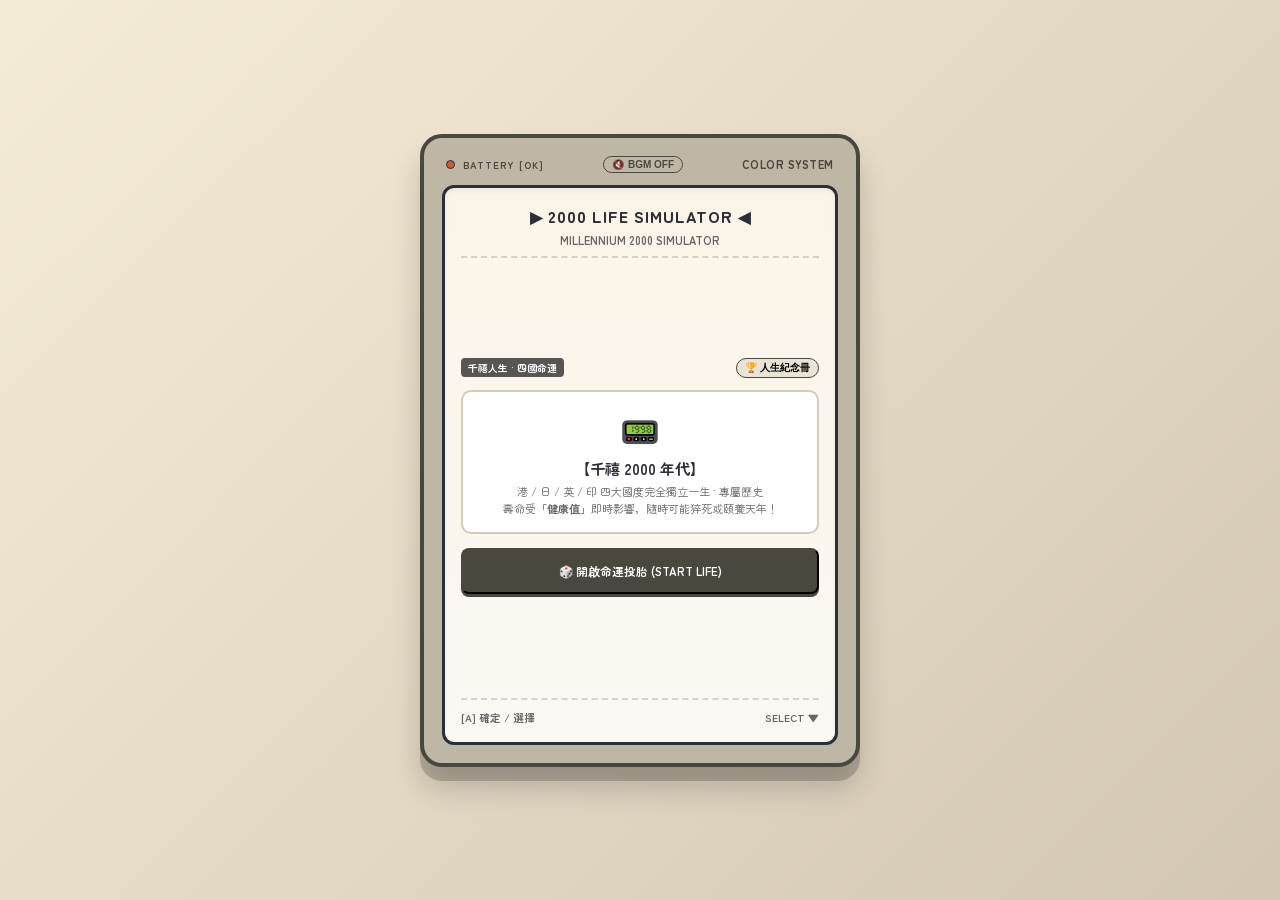
==== commit cf913504: "Update index.html" ====
--- a/index.html
+++ b/index.html
@@ -9,7 +9,7 @@
 <body>
 
   <div class="gameboy-chassis">
-    <!-- 機身頂部：電源燈、音訊切換、復古掌機標籤 -->
+    <!-- 機身頂部：電源燈、音訊切換、復古標籤 -->
     <div class="chassis-header">
       <div class="battery-status">
         <div class="battery-led"></div>
--- a/style.css
+++ b/style.css
@@ -20,13 +20,13 @@
   transition: background 1.2s ease-in-out;
 }
 
-/* 四季背景 */
+/* 四季動態背景光暈 */
 body.bg-spring { background: #f7ecef linear-gradient(135deg, #fff0f3 0%, #f3e1e6 100%); }
 body.bg-summer { background: #e5efe9 linear-gradient(135deg, #eef7f2 0%, #d8eae0 100%); }
 body.bg-autumn { background: #ded6c5 linear-gradient(135deg, #f5ecd8 0%, #d3c7b2 100%); }
 body.bg-winter { background: #d6dde5 linear-gradient(135deg, #e5edf5 0%, #c4d0dc 100%); }
 
-/* 掌機外殼 */
+/* 掌機本體外殼 */
 .gameboy-chassis {
   position: relative;
   width: 100%;
@@ -56,8 +56,9 @@
 .battery-status { display: flex; align-items: center; gap: 8px; }
 .battery-led { width: 9px; height: 9px; border-radius: 50%; background-color: #c85a44; border: 1.5px solid currentColor; }
 .battery-text { font-size: 10px; color: #4a483e; font-weight: 700; letter-spacing: 1px; }
-
-/* 液晶螢幕 */
+.mode-badge { font-size: 11px; color: #4a483e; font-weight: 900; letter-spacing: 0.5px; }
+
+/* 液晶螢幕內部 */
 .screen-container {
   position: relative;
   background: #fbf9f4;
@@ -171,6 +172,7 @@
 }
 
 .log-item { border-left: 3px solid rgba(0, 0, 0, 0.3); padding-left: 6px; margin-bottom: 4px; }
+
 .game-footer {
   border-top: 2px dashed rgba(0, 0, 0, 0.15);
   padding-top: 10px;
@@ -184,7 +186,7 @@
 
 .hidden { display: none !important; }
 
-/* 國旗圖像樣式 */
+/* 國旗圖像 */
 .flag-img {
   width: 38px;
   height: 26px;
@@ -246,7 +248,6 @@
 .country-box .name { font-size: 13.5px; font-weight: 900; color: #ffffff; }
 .country-box .desc { font-size: 10px; color: #a89f91; margin-top: 4px; line-height: 1.35; }
 
-/* 閃爍中 */
 .country-box.active-flash {
   opacity: 1 !important;
   border-color: #ffd166 !important;
@@ -255,7 +256,6 @@
   box-shadow: 0 0 20px rgba(255, 209, 102, 0.6);
 }
 
-/* 最終鎖定定格（單一獨佔） */
 .country-box.final-locked {
   opacity: 1 !important;
   border: 3px solid #ff758f !important;
@@ -338,9 +338,7 @@
   cursor: pointer; box-shadow: 0 0 20px rgba(247, 230, 196, 0.4);
 }
 
-/* ==========================================================
-   🚨 重大歷史事件 / 危機飛入衝擊動畫（飛出並震動 Hold 住）
-========================================================== */
+/* ================= 歷史重大危機飛入衝擊動畫 ================= */
 .crisis-modal-overlay {
   position: fixed;
   top: 0; left: 0; width: 100vw; height: 100vh;
@@ -364,7 +362,6 @@
   text-align: center;
   color: #fff;
   box-shadow: 0 0 50px rgba(255, 51, 75, 0.6), inset 0 0 20px rgba(255, 51, 75, 0.3);
-  /* 瞬間由螢幕深處向前暴衝飛出 */
   animation: crisisCardFlyIn 0.6s cubic-bezier(0.18, 0.89, 0.32, 1.28) both, crisisHeartbeat 1.5s 0.6s infinite ease-in-out;
 }
 
@@ -426,7 +423,7 @@
   background: #ff4d63;
 }
 
-/* 紀念冊 */
+/* 人生圖鑑紀念冊 */
 .hall-of-fame-modal {
   position: fixed; top: 0; left: 0; width: 100vw; height: 100vh;
   background: rgba(0, 0, 0, 0.85); backdrop-filter: blur(10px);
@@ -443,34 +440,20 @@
   padding: 10px 14px; margin-bottom: 10px; display: flex; align-items: center; gap: 12px;
 }
 
-/* 動畫設定 */
 @keyframes overlayDimIn { from { opacity: 0; } to { opacity: 1; } }
 @keyframes cardBurstOut {
   0% { opacity: 0; transform: scale(0.2) rotateY(180deg) translateY(200px); }
   100% { opacity: 1; transform: scale(1) rotateY(0deg) translateY(0); }
 }
 
-@keyframes crisisBgFadeIn {
-  from { opacity: 0; }
-  to { opacity: 1; }
-}
-
-/* 卡片飛入特效 */
+@keyframes crisisBgFadeIn { from { opacity: 0; } to { opacity: 1; } }
+
 @keyframes crisisCardFlyIn {
-  0% {
-    opacity: 0;
-    transform: scale(0.1) translateY(120px) rotate(-4deg);
-  }
-  75% {
-    transform: scale(1.06) translateY(-8px) rotate(1deg);
-  }
-  100% {
-    opacity: 1;
-    transform: scale(1) translateY(0) rotate(0deg);
-  }
-}
-
-/* Hold 住時的心跳脈衝效果 */
+  0% { opacity: 0; transform: scale(0.1) translateY(120px) rotate(-4deg); }
+  75% { transform: scale(1.06) translateY(-8px) rotate(1deg); }
+  100% { opacity: 1; transform: scale(1) rotateY(0deg) translateY(0); }
+}
+
 @keyframes crisisHeartbeat {
   0%, 100% { transform: scale(1); }
   50% { transform: scale(1.02); }
